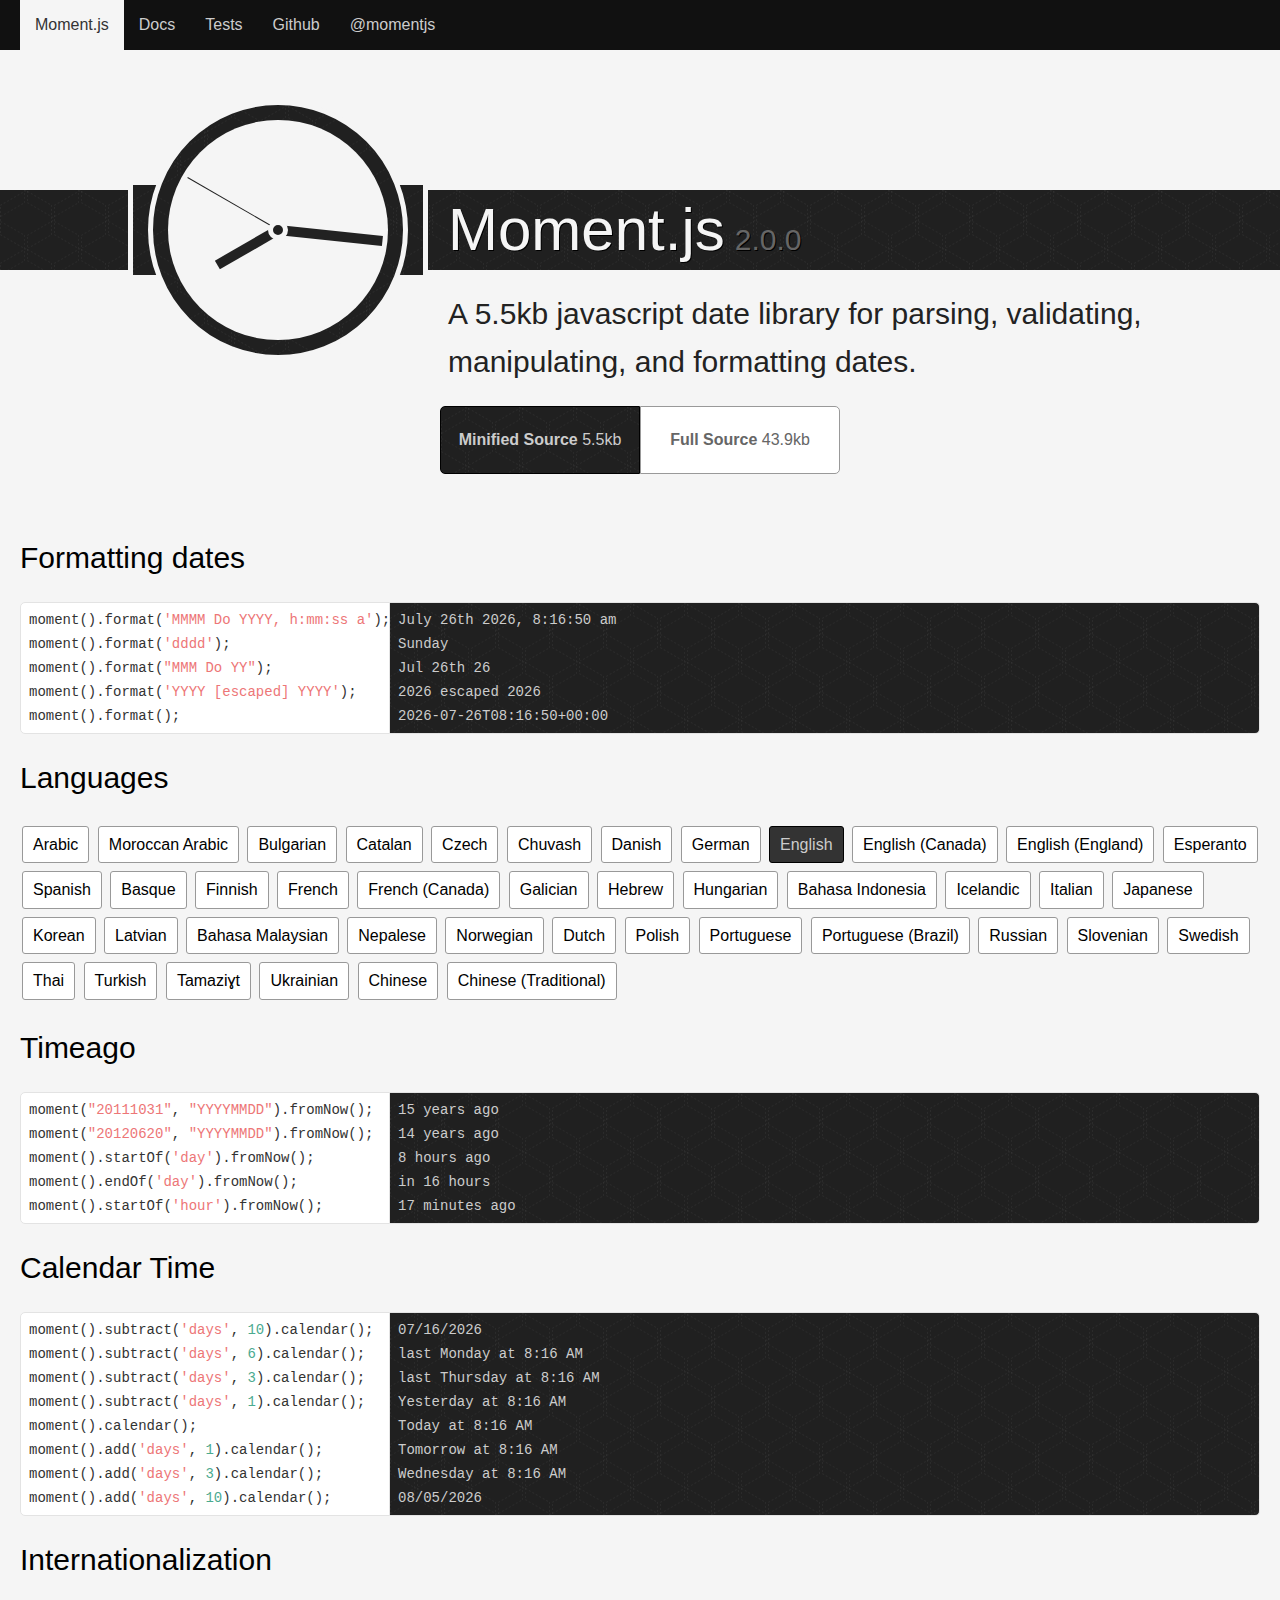
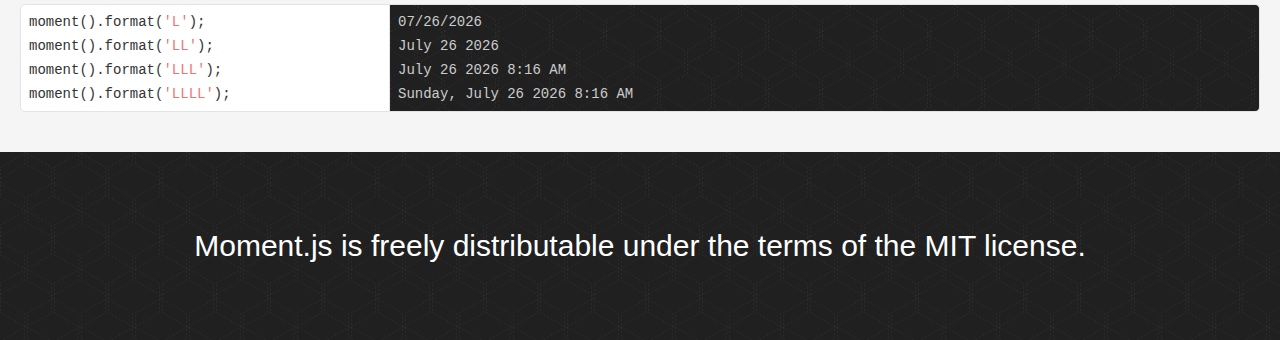
==== MomentJS.docset/Contents/Resources/Documents/index.html @ b6ecc244 "Initial commit" ====
<!doctype html>
<html>
	<head>
		<meta charset="utf-8" />
		<link rel="stylesheet" href="css/style.css?v=2013-04-18T14:36:21-07:00" />
		<title>Moment.js | Parse, validate, manipulate, and display dates in javascript.</title>
	</head>
	<body class="is-home">
		<nav class="top">
			<a class="logo home-nav" href="index.html">Moment.js</a>
			<a class="docs-nav" href="./docs/index.html">Docs</a>
			<a class="test-nav" href="./test/index.html">Tests</a>
			<a class="github" href="https://github.com/timrwood/moment/">Github</a>
			<a class="twitter" href="https://twitter.com/momentjs">@momentjs</a>
			<iframe src="http://ghbtns.com/github-btn.html?user=timrwood&repo=moment&type=watch&count=true" allowtransparency="true" frameborder="0" scrolling="0" width="110px" height="20px"></iframe>
		</nav>
		<header>
			<div class="share">
				<a href="https://twitter.com/share" class="twitter-share-button" data-url="http://momentjs.com" data-via="momentjs" data-lang="en" data-count="vertical"></a>
				<div class="g-plusone" data-size="tall" data-href="http://momentjs.com"></div>
			</div>
			<div class="watch">
				<div class="band">
					<div class="face">
						<div id="hour"></div>
						<div id="minute"></div>
						<div id="second"></div>
					</div>
				</div>
				<h1>Moment.js<span>2.0.0</span></h1>
			</div>
			<hgroup>
				
	<h2>
		A 5.5kb javascript date library for
		parsing, validating, manipulating, and formatting dates.
	</h2>

			</hgroup>
			<aside>
				
					<div class="download">
						<a class="button gzipped" href="https://raw.github.com/timrwood/moment/2.0.0/min/moment.min.js">
							<strong>Minified Source</strong>
							<span class="filesize">5.5kb</span>
						</a>
						<a class="button source" href="https://raw.github.com/timrwood/moment/2.0.0/moment.js">
							<strong>Full Source</strong>
							<span class="filesize">43.9kb </span>
						</a>
					</div>
				
			</aside>
		</header>
		<div class="container">
			
	<div class="examples">
		<article>
			<h2>Formatting dates</h2>
			<div class="input">
				<pre lang="javascript">moment().format(<span class="string">'MMMM Do YYYY, h:mm:ss a'</span>);
moment().format(<span class="string">'dddd'</span>);
moment().format(<span class="string">"MMM Do YY"</span>);
moment().format(<span class="string">'YYYY [escaped] YYYY'</span>);
moment().format();</pre>
			</div>
			<div class="output">
				<pre id="js-format"></pre>
			</div>
		</article>
	</div>
	<div class="langs">
		<h2>Languages</h2>
		
			<div class="button " data-lang="ar">
				Arabic
			</div>
		
			<div class="button " data-lang="ar-ma">
				Moroccan Arabic
			</div>
		
			<div class="button " data-lang="bg">
				Bulgarian
			</div>
		
			<div class="button " data-lang="ca">
				Catalan
			</div>
		
			<div class="button " data-lang="cs">
				Czech
			</div>
		
			<div class="button " data-lang="cv">
				Chuvash
			</div>
		
			<div class="button " data-lang="da">
				Danish
			</div>
		
			<div class="button " data-lang="de">
				German
			</div>
		
			<div class="button active" data-lang="en">
				English
			</div>
		
			<div class="button " data-lang="en-ca">
				English (Canada)
			</div>
		
			<div class="button " data-lang="en-gb">
				English (England)
			</div>
		
			<div class="button " data-lang="eo">
				Esperanto
			</div>
		
			<div class="button " data-lang="es">
				Spanish
			</div>
		
			<div class="button " data-lang="eu">
				Basque
			</div>
		
			<div class="button " data-lang="fi">
				Finnish
			</div>
		
			<div class="button " data-lang="fr">
				French
			</div>
		
			<div class="button " data-lang="fr-ca">
				French (Canada)
			</div>
		
			<div class="button " data-lang="gl">
				Galician
			</div>
		
			<div class="button " data-lang="he">
				Hebrew
			</div>
		
			<div class="button " data-lang="hu">
				Hungarian
			</div>
		
			<div class="button " data-lang="id">
				Bahasa Indonesia
			</div>
		
			<div class="button " data-lang="is">
				Icelandic
			</div>
		
			<div class="button " data-lang="it">
				Italian
			</div>
		
			<div class="button " data-lang="ja">
				Japanese
			</div>
		
			<div class="button " data-lang="ko">
				Korean
			</div>
		
			<div class="button " data-lang="lv">
				Latvian
			</div>
		
			<div class="button " data-lang="ms-my">
				Bahasa Malaysian
			</div>
		
			<div class="button " data-lang="ne">
				Nepalese
			</div>
		
			<div class="button " data-lang="nb">
				Norwegian
			</div>
		
			<div class="button " data-lang="nl">
				Dutch
			</div>
		
			<div class="button " data-lang="pl">
				Polish
			</div>
		
			<div class="button " data-lang="pt">
				Portuguese
			</div>
		
			<div class="button " data-lang="pt-br">
				Portuguese (Brazil)
			</div>
		
			<div class="button " data-lang="ru">
				Russian
			</div>
		
			<div class="button " data-lang="sl">
				Slovenian
			</div>
		
			<div class="button " data-lang="sv">
				Swedish
			</div>
		
			<div class="button " data-lang="th">
				Thai
			</div>
		
			<div class="button " data-lang="tr">
				Turkish
			</div>
		
			<div class="button " data-lang="tzm-la">
				Tamaziɣt
			</div>
		
			<div class="button " data-lang="uk">
				Ukrainian
			</div>
		
			<div class="button " data-lang="zh-cn">
				Chinese
			</div>
		
			<div class="button " data-lang="zh-tw">
				Chinese (Traditional)
			</div>
		
	</div>
	<div class="examples">
		<article>
			<h2>Timeago</h2>
			<div class="input">
				<pre lang="javascript">moment(<span class="string">"20111031"</span>, <span class="string">"YYYYMMDD"</span>).fromNow();
moment(<span class="string">"20120620"</span>, <span class="string">"YYYYMMDD"</span>).fromNow();
moment().startOf(<span class="string">'day'</span>).fromNow();
moment().endOf(<span class="string">'day'</span>).fromNow();
moment().startOf(<span class="string">'hour'</span>).fromNow();</pre>
			</div>
			<div class="output">
				<pre id="js-from-now"></pre>
			</div>
		</article>
		<article>
			<h2>Calendar Time</h2>
			<div class="input">
				<pre lang="javascript">moment().subtract(<span class="string">'days'</span>, <span class="number">10</span>).calendar();
moment().subtract(<span class="string">'days'</span>, <span class="number">6</span>).calendar();
moment().subtract(<span class="string">'days'</span>, <span class="number">3</span>).calendar();
moment().subtract(<span class="string">'days'</span>, <span class="number">1</span>).calendar();
moment().calendar();
moment().add(<span class="string">'days'</span>, <span class="number">1</span>).calendar();
moment().add(<span class="string">'days'</span>, <span class="number">3</span>).calendar();
moment().add(<span class="string">'days'</span>, <span class="number">10</span>).calendar();</pre>
			</div>
			<div class="output">
				<pre id="js-calendar"></pre>
			</div>
		</article>
		<article>
			<h2>Internationalization</h2>
			<div class="input">
				<pre lang="javascript">moment().format(<span class="string">'L'</span>);
moment().format(<span class="string">'LL'</span>);
moment().format(<span class="string">'LLL'</span>);
moment().format(<span class="string">'LLLL'</span>);</pre>
			</div>
			<div class="output">
				<pre id="js-lang"></pre>
			</div>
		</article>
	</div>

		</div>
		<footer>
			<p>Moment.js is freely distributable under the terms of the MIT license.</p>
		</footer>

		<script src="https://ajax.googleapis.com/ajax/libs/jquery/1.8.2/jquery.min.js"></script>
		<script src="js/home.min.js?v=2013-04-18T14:36:21-07:00"></script>

		

		<script>
			window._gaq = [['_setAccount','UA-10641787-5'],['_trackPageview'],['_trackPageLoadTime']];
			(function(d, c) {
				var ga = d.createElement(c); ga.async = true;
				ga.src = "http://www.google-analytics.com/ga.js";
				var s = d.getElementsByTagName(c)[0];
				s.parentNode.insertBefore(ga, s);
			})(document, 'script');
			;(function(d,s,id){
				var js,fjs=d.getElementsByTagName(s)[0];
				if(!d.getElementById(id)){
					js=d.createElement(s);
					js.id=id;
					js.src="https://platform.twitter.com/widgets.js";
					fjs.parentNode.insertBefore(js,fjs);
				}
			})(document,"script","twitter-wjs")
			;(function() {
				var po = document.createElement('script'); po.type = 'text/javascript'; po.async = true;
				po.src = 'https://apis.google.com/js/plusone.js';
				var s = document.getElementsByTagName('script')[0]; s.parentNode.insertBefore(po, s);
			})();
		</script>
	</body>
</html>
---- MomentJS.docset/Contents/Resources/Documents/css/style.css ----
/* normalize.css 2011-09-22T17:42 UTC - http://github.com/necolas/normalize.css */article,aside,details,figcaption,figure,footer,header,hgroup,nav,section{display:block}audio,canvas,video{display:inline-block;*display:inline;*zoom:1}audio:not([controls]){display:none}[hidden]{display:none}html{font-size:100%;overflow-y:scroll;-webkit-text-size-adjust:100%;-moz-text-size-adjust:100%;-ms-text-size-adjust:100%;text-size-adjust:100%}body{margin:0}body,button,input,select,textarea{font-family:sans-serif}a{color:#333}a:focus{outline:thin dotted}a:hover,a:active{outline:0}abbr[title]{border-bottom:1px dotted}b,strong{font-weight:bold}blockquote{margin:1em 40px}dfn{font-style:italic}mark{background:#ff0;color:#777}pre,code,kbd,samp{font-family:monospace, serif;_font-family:'courier new', monospace;font-size:1em}pre{white-space:pre;white-space:pre-wrap;word-wrap:break-word}q{quotes:none}q:before,q:after{content:'';content:none}small{font-size:75%}sub,sup{font-size:75%;line-height:0;position:relative;vertical-align:baseline}sup{top:-0.5em}sub{bottom:-0.25em}ul,ol{margin:1em 0;padding:0 0 0 40px}dd{margin:0 0 0 40px}nav ul,nav ol{list-style:none;list-style-image:none}img{border:0;-ms-interpolation-mode:bicubic}svg:not(:root){overflow:hidden}figure{margin:0}form{margin:0}fieldset{border:1px solid #c0c0c0;margin:0 2px;padding:0.35em 0.625em 0.75em}legend{border:0;*margin-left:-7px}button,input,select,textarea{font-size:100%;margin:0;vertical-align:baseline;*vertical-align:middle}button,input{line-height:normal}button,input[type="button"],input[type="reset"],input[type="submit"]{cursor:pointer;-webkit-appearance:button;*overflow:visible}input[type="checkbox"],input[type="radio"]{box-sizing:border-box;padding:0}input[type="search"]{-webkit-appearance:textfield;-moz-box-sizing:content-box;-webkit-box-sizing:content-box;box-sizing:content-box}input[type="search"]::-webkit-search-decoration{-webkit-appearance:none}button::-moz-focus-inner,input::-moz-focus-inner{border:0;padding:0}textarea{overflow:auto;vertical-align:top}table{border-collapse:collapse;border-spacing:0}body{font-family:"Helvetica Neue", Arial, sans-serif;font-size:16px;line-height:1.6;background:#f5f5f5}*{-webkit-box-sizing:border-box;-moz-box-sizing:border-box;box-sizing:border-box}.container{padding:20px}@media screen and (max-width: 480px){.container{padding:10px}}h1,h2,h3,h4,h5,h6{font-weight:200}h2{font-size:30px}h3{font-size:24px}h4{font-size:20px}pre,code,kbd,samp{font-family:Consolas, monaco, monospace}pre{border:1px solid #e3e3e3;border-radius:3px;color:#333;font-size:14px;padding:5px 8px;margin:0 0 20px;white-space:pre;line-height:24px;background:#222 url(../img/header.png);background:#fff;font-weight:100}pre a{color:#666}pre .keyword,pre .type,pre .symbol,pre .cbracket,pre .date,pre .time,pre .file,pre .variable,pre .difflines,pre .selector,pre .literal,pre .property{font-weight:700;color:#666}pre .literal,pre .type{color:#A0B1E4}pre .string{color:#ED7677}pre .number{color:#4baa8f}pre .regexp{color:#092}pre .comment{color:#666}code{padding:1px 4px;background:#fff;border-radius:3px;box-shadow:0 0 5px rgba(0,0,0,0.1)}header{min-height:300px;padding:190px 0 40px;color:#ccc;overflow:hidden}header .watch{background:url(../img/header.png);height:80px;text-shadow:1px 1px 0 #000}header .watch .band{margin:-10px 20px -10px 10%;float:left;width:300px;background:url(../img/header.png);border:5px solid #f5f5f5;height:100px}header .watch .face{width:260px;height:260px;margin:-85px auto 0;background:url(../img/header.png);border:5px solid #f5f5f5;border-radius:130px;position:relative}header .watch .face:after{position:absolute;top:115px;left:115px;width:10px;height:10px;background:url(../img/header.png);border:5px solid #f5f5f5;border-radius:10px;content:"";display:block}header .watch .face:before{position:absolute;top:15px;left:15px;width:220px;height:220px;background:#f5f5f5;border-radius:115px;content:"";display:block}header .watch #hour{width:0;height:0;position:absolute;top:50%;left:50%;margin:-5px 0 -5px -70px;padding:5px 0 5px 70px;background:#222;-webkit-transform-origin:100% 50%;-moz-transform-origin:100% 50%;-ms-transform-origin:100% 50%;transform-origin:100% 50%}header .watch #minute{width:0;height:0;position:absolute;top:50%;left:50%;margin:-105px -5px 0;padding:105px 5px 0;background:#222;-webkit-transform-origin:50% 100%;-moz-transform-origin:50% 100%;-ms-transform-origin:50% 100%;transform-origin:50% 100%}header .watch #second{width:0;height:0;position:absolute;top:50%;left:50%;margin:-105px -1px 0 0;padding:105px 1px 0 0;background:#222;-webkit-transform-origin:50% 100%;-moz-transform-origin:50% 100%;-ms-transform-origin:50% 100%;transform-origin:50% 100%}header .watch h1{line-height:80px;font-size:60px;margin:0;font-weight:100;color:#f5f5f5}header .watch h1 span{font-size:30px;padding:0 10px;color:#666}header h2{margin:0 0 0 10%;padding:20px 0 0 320px;color:#222;min-height:100px}header .share{position:absolute;top:100px;right:30px}header aside{width:400px;margin:0 auto;padding:20px 0}header aside a{display:block;width:200px;float:left;text-decoration:none;text-align:center;border-radius:5px 0 0 5px;border:1px solid #000;background:url(../img/header.png);color:#ccc;padding:20px 0}header aside a+a{border-left:0;border-radius:0 5px 5px 0;background:#fff;color:#666;border:1px solid #999}header aside a:hover{box-shadow:0 0 20px rgba(0,0,0,0.5)}header aside .share{height:60px;text-align:center}@media screen and (min-width: 481px) and (max-width: 768px){header .watch{height:60px}header .watch .band{margin:-10px 20px -10px 20px;width:200px;height:80px}header .watch .face{width:160px;height:160px;margin:-45px auto 0;border-radius:130px}header .watch .face:after{top:65px;left:65px;width:10px;height:10px;border-radius:10px}header .watch .face:before{top:15px;left:15px;width:120px;height:120px;border-radius:115px}header .watch #hour{margin:-5px 0 -5px -30px;padding:5px 0 5px 30px}header .watch #minute{margin:-55px -5px 0;padding:55px 5px 0}header .watch #second{margin:-55px -1px 0 0;padding:55px 1px 0 0}header .watch h1{line-height:60px;font-size:40px}header h2{margin:0;padding:10px 0 0 220px;color:#222;min-height:100px}}@media screen and (max-width: 480px){header{height:auto;min-height:0px}header .watch{position:relative;margin-bottom:100px}header .watch .band{margin:0 auto;position:relative;top:-10px;float:none}header .watch h1{position:absolute;top:-180px;left:0;right:0;text-align:center;color:#222;text-shadow:none}header hgroup{float:none;width:100%}header aside{width:auto;margin:0 10px}header aside a{width:50%}header h2{padding:0;margin:0 20px}header .share{display:none}}footer{background:url(../img/header.png);padding:40px;color:#fff;font-weight:100;font-size:30px;text-align:center}.is-home .home-nav,.is-test .test-nav{background:#f5f5f5;color:#333}.is-docs .docs-nav{background:#333}nav.top{height:50px;background:#111;position:fixed;top:0;left:0;right:0;padding:0 20px;font-weight:200;z-index:2001}nav.top a{float:left;color:#ccc;line-height:50px;padding:0 15px;text-decoration:none;font-size:16px;display:block}nav.top a:hover{background:#f5f5f5;color:#333}nav.top iframe{margin:14px 0 0 15px}@media screen and (min-width: 481px) and (max-width: 768px){nav.top{padding:0 10px}nav.top a{padding:0 10px}nav.top iframe{display:none}}@media screen and (max-width: 480px){nav.top{height:auto;padding:0;position:static;overflow:hidden}nav.top a{float:none;border:0;margin-bottom:0;line-height:30px;padding:5px 10px;text-decoration:none;font-size:14px}nav.top a.logo{border-bottom:1px solid #000}nav.top a.docs,nav.top a.test,nav.top a.github,nav.top a.twitter{float:left;width:23%;text-align:center}nav.top a.test,nav.top a.github,nav.top a.twitter{border:0;border-left:1px solid #000}nav.top a.twitter{width:31%}nav.top iframe{display:none}}nav.subnav{height:40px;background:#333;position:fixed;top:50px;left:0;right:0;padding:0 20px;font-weight:200;z-index:2000}@media screen and (max-width: 480px){nav.subnav{display:none}}nav.subnav .section{display:inline-block;height:40px;line-height:40px;position:relative}nav.subnav .section a{padding:0 5px;text-decoration:none;border:1px solid transparent;border-width:0 1px;display:block;font-size:14px;color:#ccc}nav.subnav .section .dropdown{position:absolute;top:40px;left:0;background:#fff;min-width:100%;border:1px solid #333;border-top:0;display:none;-webkit-box-sizing:border-box;-moz-box-sizing:border-box;box-sizing:border-box}nav.subnav .section .dropdown a{padding:0 10px;white-space:nowrap;line-height:30px;color:#333}nav.subnav .section .dropdown a:hover{background:#eee}nav.subnav .section:hover>a{border-color:#333;background:#fff;color:#333}nav.subnav .section:hover .dropdown{display:block}@media screen and (min-width: 481px) and (max-width: 768px){nav.subnav{padding:0 10px;height:auto}nav.subnav .section a{padding:0 5px;font-size:14px}}.langs{margin-bottom:20px}.langs h2{padding:0 0 20px;margin:0}.langs .button{display:inline-block;padding:5px 10px;margin:4px 2px;background:#fff;border-radius:3px;border:1px solid #999;cursor:pointer}.langs .button:hover{box-shadow:1px 0 5px rgba(0,0,0,0.2)}.langs .button.active{background:#333;color:#ccc;border-color:#000}.examples article{overflow:hidden}.examples article .input{float:left;width:370px}.examples article .input pre{border-radius:5px 0 0 5px}.examples article .output{margin-left:370px}.examples article .output pre{border-radius:0 5px 5px 0;color:#ccc;position:relative;border-left:0;background:url(../img/header.png)}.examples article h2{padding:0 0 20px;margin:0}@media screen and (min-width: 769px) and (max-width: 1200px){.examples article pre{font-size:13px}}@media screen and (min-width: 481px) and (max-width: 768px){.examples article{margin-right:0}.examples article pre{font-size:12px}.examples article .input{width:320px}.examples article .output{margin-left:320px}}@media screen and (max-width: 480px){.examples article{margin-right:0}.examples article .input{float:none;width:100%}.examples article .input pre{border-radius:5px;margin:0 0 10px}.examples article .output{margin-left:0}.examples article .output pre{border-left-width:1px;border-radius:5px}}.docs article{position:relative;margin:0 0 20px}.docs article h2,.docs article h3{color:rgba(0,0,0,0.8);padding:0;margin:0;position:relative}.docs article h2 a,.docs article h3 a{color:rgba(0,0,0,0.8);text-decoration:none}.docs article h2 a:hover,.docs article h3 a:hover{color:#000;text-decoration:underline}.docs article h2 span.hash,.docs article h3 span.hash{position:absolute;top:0;right:100%;display:block}.docs article h2 span,.docs article h3 span{color:rgba(0,0,0,0.2)}.docs article h2{font-size:50px}.docs article h3{padding:20px 0;border-top:1px solid rgba(0,0,0,0.1);font-size:30px;margin:0}.docs article h3 span.hash{top:20px}.docs article p{margin:0 0 10px}.docs article.method{border-radius:3px;position:relative}.docs article .prose pre{padding:5px 10px}.docs article table{width:100%;margin-bottom:20px}.docs article td,.docs article th{padding:7px 10px;border-top:1px solid #ddd;background:#fff;text-align:left}.docs article tr:nth-child(odd) td,.docs article tr:nth-child(odd) th{background:#f8f8f8}.docs article .target{position:relative;display:block;top:-110px}@media screen and (min-width: 1201px){.docs article{margin-left:100px;margin-right:100px}}#nodeunit-tests{margin:0;padding:0;list-style:none}#nodeunit-tests li{margin:0 0 5px;background:#fff;padding:5px 10px;border:1px solid #ddd;border-radius:5px;list-style:none;cursor:pointer}#nodeunit-tests ul{margin:0;padding:5px 0 0}#nodeunit-tests .test ul{display:none}#nodeunit-tests .test pre{margin:5px 0}#nodeunit-tests .test.fail{background:#d11}#nodeunit-tests .test.fail .title{color:#fff}#nodeunit-tests .test .fail{color:#d11}#nodeunit-tests .test.open ul{display:block}#nodeunit-banner.fail{color:#d11}#nodeunit-banner h3{font-size:40px;font-weight:100;margin:0;padding:0}
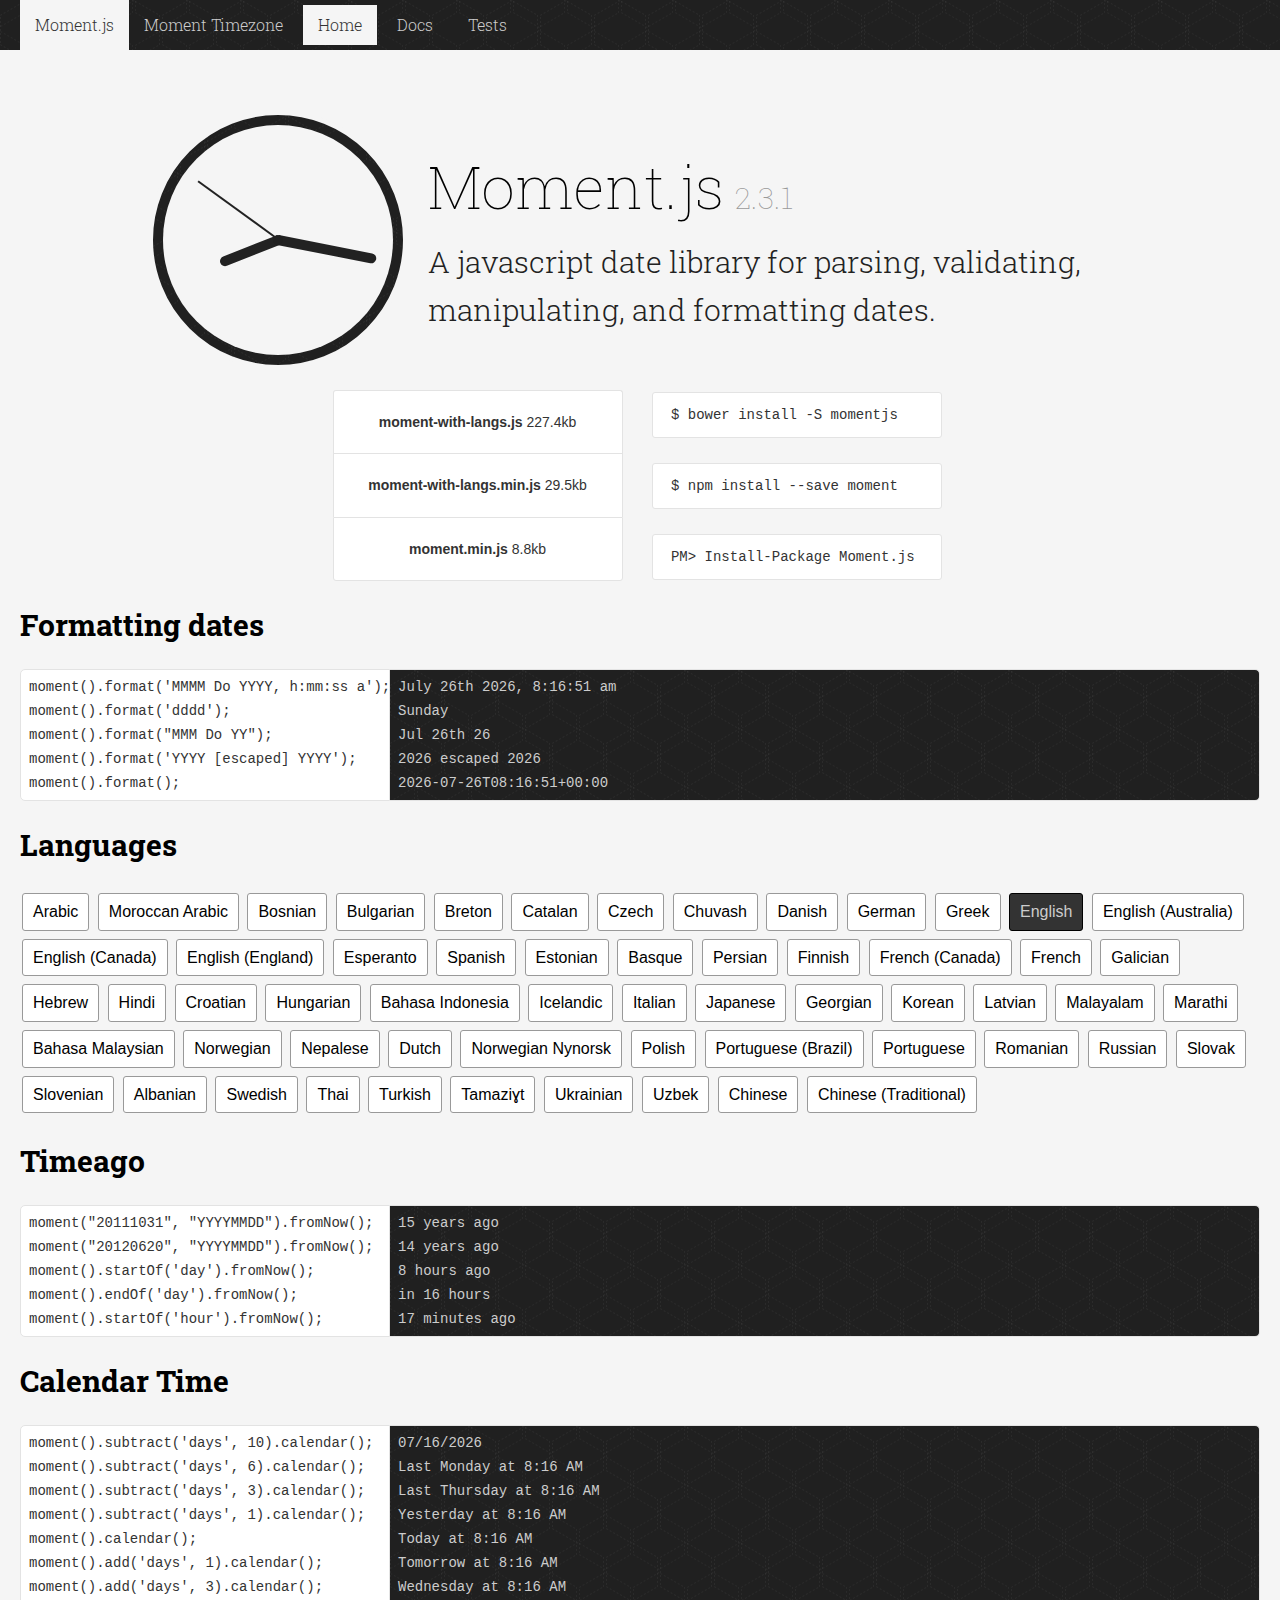
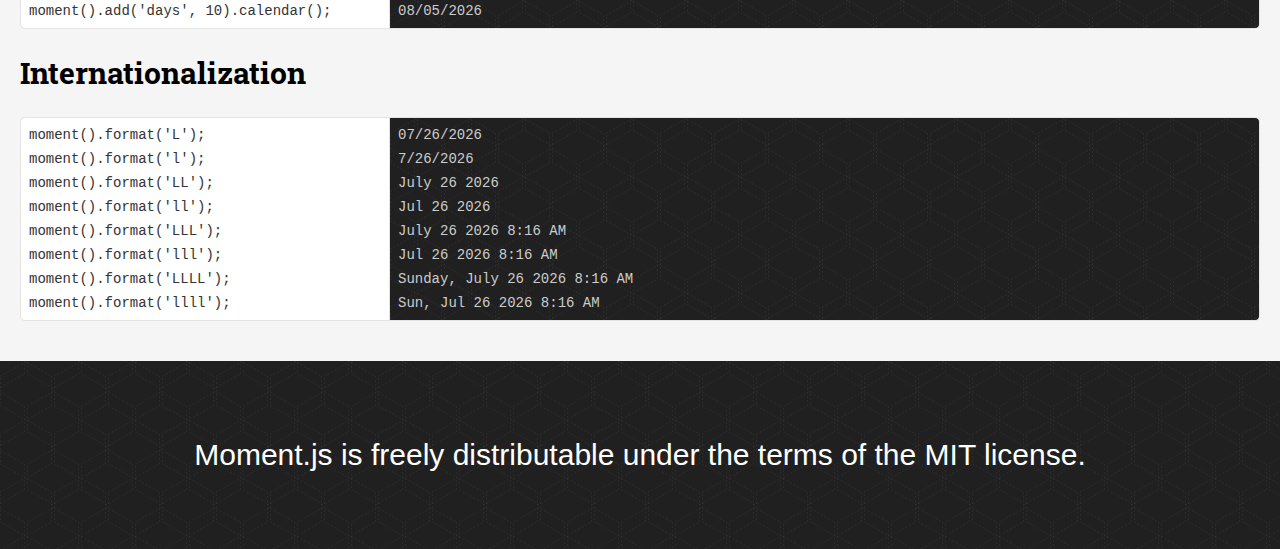
==== commit 8ee24012: "Updated docs" ====
--- a/MomentJS.docset/Contents/Resources/Documents/index.html
+++ b/MomentJS.docset/Contents/Resources/Documents/index.html
@@ -2,66 +2,74 @@
 <html>
 	<head>
 		<meta charset="utf-8" />
-		<link rel="stylesheet" href="css/style.css?v=2013-04-18T14:36:21-07:00" />
+		<link href='http://fonts.googleapis.com/css?family=Roboto+Slab:300,700' rel='stylesheet' type='text/css'>
+		<link rel="stylesheet" href="static/css/style-v=2013-10-14T04_34_24-04_00.css" />
 		<title>Moment.js | Parse, validate, manipulate, and display dates in javascript.</title>
 	</head>
-	<body class="is-home">
+	<body class="is-core is-home">
 		<nav class="top">
-			<a class="logo home-nav" href="index.html">Moment.js</a>
-			<a class="docs-nav" href="./docs/index.html">Docs</a>
-			<a class="test-nav" href="./test/index.html">Tests</a>
-			<a class="github" href="https://github.com/timrwood/moment/">Github</a>
-			<a class="twitter" href="https://twitter.com/momentjs">@momentjs</a>
-			<iframe src="http://ghbtns.com/github-btn.html?user=timrwood&repo=moment&type=watch&count=true" allowtransparency="true" frameborder="0" scrolling="0" width="110px" height="20px"></iframe>
+			<a class="logo core-nav" href="index.html">Moment.js</a>
+			<a class="logo timezone-nav" href="timezone/index.html">Moment Timezone</a>
+			
+	<a class="home-nav" href="index.html">Home</a>
+	<a class="docs-nav" href="docs/index.html">Docs</a>
+	<a class="test-nav" href="test/index.html">Tests</a>
+
+			
+	<iframe src="http://ghbtns.com/github-btn.html?user=moment&repo=moment&type=watch&count=true&size=large" allowtransparency="true" frameborder="0" scrolling="0" width="180" height="30"></iframe>
+
 		</nav>
-		<header>
-			<div class="share">
-				<a href="https://twitter.com/share" class="twitter-share-button" data-url="http://momentjs.com" data-via="momentjs" data-lang="en" data-count="vertical"></a>
-				<div class="g-plusone" data-size="tall" data-href="http://momentjs.com"></div>
-			</div>
-			<div class="watch">
-				<div class="band">
-					<div class="face">
-						<div id="hour"></div>
-						<div id="minute"></div>
-						<div id="second"></div>
-					</div>
-				</div>
-				<h1>Moment.js<span>2.0.0</span></h1>
-			</div>
-			<hgroup>
-				
+		
+<header>
+	<div class="circle">
+		<div class="face">
+			<div id="hour"></div>
+			<div id="minute"></div>
+			<div id="second"></div>
+		</div>
+	</div>
+	<div class="title">
+		<div class="title-inset">
+			<h1>Moment.js<span>2.3.1</span></h1>
+			
 	<h2>
-		A 5.5kb javascript date library for
+		A  javascript date library for
 		parsing, validating, manipulating, and formatting dates.
 	</h2>
 
-			</hgroup>
-			<aside>
-				
-					<div class="download">
-						<a class="button gzipped" href="https://raw.github.com/timrwood/moment/2.0.0/min/moment.min.js">
-							<strong>Minified Source</strong>
-							<span class="filesize">5.5kb</span>
-						</a>
-						<a class="button source" href="https://raw.github.com/timrwood/moment/2.0.0/moment.js">
-							<strong>Full Source</strong>
-							<span class="filesize">43.9kb </span>
-						</a>
-					</div>
-				
-			</aside>
-		</header>
+		</div>
+	</div>
+</header>
+<aside>
+	<div class="download section">
+                <a class="button source" href="downloads/moment-with-langs.js">
+			<strong>moment-with-langs.js</strong>
+			<span class="filesize">227.4kb </span>
+		</a><a class="button gzipped" href="downloads/moment-with-langs.min.js">
+			<strong>moment-with-langs.min.js</strong>
+			<span class="filesize">29.5kb</span>
+		</a><a class="button gzipped" href="downloads/moment.min.js">
+			<strong>moment.min.js</strong>
+			<span class="filesize">8.8kb</span>
+		</a>
+	</div>
+	<div class="section">
+		<pre class="shell"><code>bower install -S momentjs</code></pre>
+		<pre class="shell"><code>npm install --save moment</code></pre>
+		<pre class="pm"><code>Install-Package Moment.js</code></pre>
+	</div>
+</aside>
+
 		<div class="container">
 			
 	<div class="examples">
 		<article>
 			<h2>Formatting dates</h2>
 			<div class="input">
-				<pre lang="javascript">moment().format(<span class="string">'MMMM Do YYYY, h:mm:ss a'</span>);
-moment().format(<span class="string">'dddd'</span>);
-moment().format(<span class="string">"MMM Do YY"</span>);
-moment().format(<span class="string">'YYYY [escaped] YYYY'</span>);
+				<pre lang="javascript">moment().format('MMMM Do YYYY, h:mm:ss a');
+moment().format('dddd');
+moment().format("MMM Do YY");
+moment().format('YYYY [escaped] YYYY');
 moment().format();</pre>
 			</div>
 			<div class="output">
@@ -80,10 +88,18 @@
 				Moroccan Arabic
 			</div>
 		
+			<div class="button " data-lang="bs">
+				Bosnian
+			</div>
+		
 			<div class="button " data-lang="bg">
 				Bulgarian
 			</div>
 		
+			<div class="button " data-lang="br">
+				Breton
+			</div>
+		
 			<div class="button " data-lang="ca">
 				Catalan
 			</div>
@@ -104,10 +120,18 @@
 				German
 			</div>
 		
+			<div class="button " data-lang="el">
+				Greek
+			</div>
+		
 			<div class="button active" data-lang="en">
 				English
 			</div>
 		
+			<div class="button " data-lang="en-au">
+				English (Australia)
+			</div>
+		
 			<div class="button " data-lang="en-ca">
 				English (Canada)
 			</div>
@@ -124,22 +148,30 @@
 				Spanish
 			</div>
 		
+			<div class="button " data-lang="et">
+				Estonian
+			</div>
+		
 			<div class="button " data-lang="eu">
 				Basque
 			</div>
 		
+			<div class="button " data-lang="fa">
+				Persian
+			</div>
+		
 			<div class="button " data-lang="fi">
 				Finnish
 			</div>
 		
+			<div class="button " data-lang="fr-ca">
+				French (Canada)
+			</div>
+		
 			<div class="button " data-lang="fr">
 				French
 			</div>
 		
-			<div class="button " data-lang="fr-ca">
-				French (Canada)
-			</div>
-		
 			<div class="button " data-lang="gl">
 				Galician
 			</div>
@@ -148,6 +180,14 @@
 				Hebrew
 			</div>
 		
+			<div class="button " data-lang="hi">
+				Hindi
+			</div>
+		
+			<div class="button " data-lang="hr">
+				Croatian
+			</div>
+		
 			<div class="button " data-lang="hu">
 				Hungarian
 			</div>
@@ -168,6 +208,10 @@
 				Japanese
 			</div>
 		
+			<div class="button " data-lang="ka">
+				Georgian
+			</div>
+		
 			<div class="button " data-lang="ko">
 				Korean
 			</div>
@@ -176,42 +220,66 @@
 				Latvian
 			</div>
 		
+			<div class="button " data-lang="ml">
+				Malayalam
+			</div>
+		
+			<div class="button " data-lang="mr">
+				Marathi
+			</div>
+		
 			<div class="button " data-lang="ms-my">
 				Bahasa Malaysian
 			</div>
 		
+			<div class="button " data-lang="nb">
+				Norwegian
+			</div>
+		
 			<div class="button " data-lang="ne">
 				Nepalese
 			</div>
 		
-			<div class="button " data-lang="nb">
-				Norwegian
-			</div>
-		
 			<div class="button " data-lang="nl">
 				Dutch
 			</div>
 		
+			<div class="button " data-lang="nn">
+				Norwegian Nynorsk
+			</div>
+		
 			<div class="button " data-lang="pl">
 				Polish
 			</div>
 		
+			<div class="button " data-lang="pt-br">
+				Portuguese (Brazil)
+			</div>
+		
 			<div class="button " data-lang="pt">
 				Portuguese
 			</div>
 		
-			<div class="button " data-lang="pt-br">
-				Portuguese (Brazil)
+			<div class="button " data-lang="ro">
+				Romanian
 			</div>
 		
 			<div class="button " data-lang="ru">
 				Russian
 			</div>
 		
+			<div class="button " data-lang="sk">
+				Slovak
+			</div>
+		
 			<div class="button " data-lang="sl">
 				Slovenian
 			</div>
 		
+			<div class="button " data-lang="sq">
+				Albanian
+			</div>
+		
 			<div class="button " data-lang="sv">
 				Swedish
 			</div>
@@ -230,6 +298,10 @@
 		
 			<div class="button " data-lang="uk">
 				Ukrainian
+			</div>
+		
+			<div class="button " data-lang="uz">
+				Uzbek
 			</div>
 		
 			<div class="button " data-lang="zh-cn">
@@ -245,11 +317,11 @@
 		<article>
 			<h2>Timeago</h2>
 			<div class="input">
-				<pre lang="javascript">moment(<span class="string">"20111031"</span>, <span class="string">"YYYYMMDD"</span>).fromNow();
-moment(<span class="string">"20120620"</span>, <span class="string">"YYYYMMDD"</span>).fromNow();
-moment().startOf(<span class="string">'day'</span>).fromNow();
-moment().endOf(<span class="string">'day'</span>).fromNow();
-moment().startOf(<span class="string">'hour'</span>).fromNow();</pre>
+				<pre lang="javascript">moment("20111031", "YYYYMMDD").fromNow();
+moment("20120620", "YYYYMMDD").fromNow();
+moment().startOf('day').fromNow();
+moment().endOf('day').fromNow();
+moment().startOf('hour').fromNow();</pre>
 			</div>
 			<div class="output">
 				<pre id="js-from-now"></pre>
@@ -258,14 +330,14 @@
 		<article>
 			<h2>Calendar Time</h2>
 			<div class="input">
-				<pre lang="javascript">moment().subtract(<span class="string">'days'</span>, <span class="number">10</span>).calendar();
-moment().subtract(<span class="string">'days'</span>, <span class="number">6</span>).calendar();
-moment().subtract(<span class="string">'days'</span>, <span class="number">3</span>).calendar();
-moment().subtract(<span class="string">'days'</span>, <span class="number">1</span>).calendar();
+				<pre lang="javascript">moment().subtract('days', 10).calendar();
+moment().subtract('days', 6).calendar();
+moment().subtract('days', 3).calendar();
+moment().subtract('days', 1).calendar();
 moment().calendar();
-moment().add(<span class="string">'days'</span>, <span class="number">1</span>).calendar();
-moment().add(<span class="string">'days'</span>, <span class="number">3</span>).calendar();
-moment().add(<span class="string">'days'</span>, <span class="number">10</span>).calendar();</pre>
+moment().add('days', 1).calendar();
+moment().add('days', 3).calendar();
+moment().add('days', 10).calendar();</pre>
 			</div>
 			<div class="output">
 				<pre id="js-calendar"></pre>
@@ -274,10 +346,14 @@
 		<article>
 			<h2>Internationalization</h2>
 			<div class="input">
-				<pre lang="javascript">moment().format(<span class="string">'L'</span>);
-moment().format(<span class="string">'LL'</span>);
-moment().format(<span class="string">'LLL'</span>);
-moment().format(<span class="string">'LLLL'</span>);</pre>
+				<pre lang="javascript">moment().format('L');
+moment().format('l');
+moment().format('LL');
+moment().format('ll');
+moment().format('LLL');
+moment().format('lll');
+moment().format('LLLL');
+moment().format('llll');</pre>
 			</div>
 			<div class="output">
 				<pre id="js-lang"></pre>
@@ -291,9 +367,10 @@
 		</footer>
 
 		<script src="https://ajax.googleapis.com/ajax/libs/jquery/1.8.2/jquery.min.js"></script>
-		<script src="js/home.min.js?v=2013-04-18T14:36:21-07:00"></script>
-
-		
+		<script src="static/js/global.min-v=2013-10-14T04_34_24-04_00.js"></script>
+		
+	<script src="static/js/core-home-v=2013-10-14T04_34_24-04_00.js"></script>
+
 
 		<script>
 			window._gaq = [['_setAccount','UA-10641787-5'],['_trackPageview'],['_trackPageLoadTime']];
--- a/MomentJS.docset/Contents/Resources/Documents/static/css/style-v=2013-10-14T04_34_24-04_00.css
+++ b/MomentJS.docset/Contents/Resources/Documents/static/css/style-v=2013-10-14T04_34_24-04_00.css
@@ -0,0 +1,1466 @@
+/*! normalize.css 2011-09-22T17:42 UTC - http://github.com/necolas/normalize.css */
+/* =============================================================================
+   HTML5 display definitions
+   ========================================================================== */
+/*
+ * Corrects block display not defined in IE6/7/8/9 & FF3
+ */
+/* line 11, ../../source/css/_normalize.scss */
+article, aside, details, figcaption, figure, footer, header, hgroup, nav, section {
+  display: block;
+}
+
+/*
+ * Corrects inline-block display not defined in IE6/7/8/9 & FF3
+ */
+/* line 19, ../../source/css/_normalize.scss */
+audio, canvas, video {
+  display: inline-block;
+  *display: inline;
+  *zoom: 1;
+}
+
+/*
+ * Prevents modern browsers from displaying 'audio' without controls
+ */
+/* line 29, ../../source/css/_normalize.scss */
+audio:not([controls]) {
+  display: none;
+}
+
+/*
+ * Addresses styling for 'hidden' attribute not present in IE7/8/9, FF3, S4
+ * Known issue: no IE6 support
+ */
+/* line 38, ../../source/css/_normalize.scss */
+[hidden] {
+  display: none;
+}
+
+/* =============================================================================
+   Base
+   ========================================================================== */
+/*
+ * 1. Corrects text resizing oddly in IE6/7 when body font-size is set using em units
+ *    http://clagnut.com/blog/348/#c790
+ * 2. Keeps page centred in all browsers regardless of content height
+ * 3. Prevents iOS text size adjust after orientation change, without disabling user zoom
+ *    www.456bereastreet.com/archive/201012/controlling_text_size_in_safari_for_ios_without_disabling_user_zoom/
+ */
+/* line 55, ../../source/css/_normalize.scss */
+html {
+  font-size: 100%;
+  /* 1 */
+  overflow-y: scroll;
+  /* 2 */
+  -webkit-text-size-adjust: 100%;
+  -moz-text-size-adjust: 100%;
+  -ms-text-size-adjust: 100%;
+  text-size-adjust: 100%;
+  /* 3 */
+}
+
+/*
+ * Addresses margins handled incorrectly in IE6/7
+ */
+/* line 65, ../../source/css/_normalize.scss */
+body {
+  margin: 0;
+}
+
+/*
+ * Addresses font-family inconsistency between 'textarea' and other form elements.
+ */
+/* line 73, ../../source/css/_normalize.scss */
+body, button, input, select, textarea {
+  font-family: sans-serif;
+}
+
+/* =============================================================================
+   Links
+   ========================================================================== */
+/* line 82, ../../source/css/_normalize.scss */
+a {
+  color: #333333;
+}
+
+/*
+ * Addresses outline displayed oddly in Chrome
+ */
+/* line 90, ../../source/css/_normalize.scss */
+a:focus {
+  outline: thin dotted;
+}
+
+/*
+ * Improves readability when focused and also mouse hovered in all browsers
+ * people.opera.com/patrickl/experiments/keyboard/test
+ */
+/* line 99, ../../source/css/_normalize.scss */
+a:hover, a:active {
+  outline: 0;
+}
+
+/* =============================================================================
+   Typography
+   ========================================================================== */
+/*
+ * Addresses styling not present in IE7/8/9, S5, Chrome
+ */
+/* line 112, ../../source/css/_normalize.scss */
+abbr[title] {
+  border-bottom: 1px dotted;
+}
+
+/*
+ * Addresses style set to 'bolder' in FF3/4, S4/5, Chrome
+*/
+/* line 120, ../../source/css/_normalize.scss */
+b, strong {
+  font-weight: bold;
+}
+
+/* line 124, ../../source/css/_normalize.scss */
+blockquote {
+  margin: 1em 40px;
+}
+
+/*
+ * Addresses styling not present in S5, Chrome
+ */
+/* line 132, ../../source/css/_normalize.scss */
+dfn {
+  font-style: italic;
+}
+
+/*
+ * Addresses styling not present in IE6/7/8/9
+ */
+/* line 140, ../../source/css/_normalize.scss */
+mark {
+  background: #ff0;
+  color: #777777;
+}
+
+/*
+ * Corrects font family set oddly in IE6, S4/5, Chrome
+ * en.wikipedia.org/wiki/User:Davidgothberg/Test59
+ */
+/* line 150, ../../source/css/_normalize.scss */
+pre, code, kbd, samp {
+  font-family: monospace, serif;
+  _font-family: 'courier new', monospace;
+  font-size: 1em;
+}
+
+/*
+ * Improves readability of pre-formatted text in all browsers
+ */
+/* line 160, ../../source/css/_normalize.scss */
+pre {
+  white-space: pre;
+  white-space: pre-wrap;
+  word-wrap: break-word;
+}
+
+/*
+ * 1. Addresses CSS quotes not supported in IE6/7
+ * 2. Addresses quote property not supported in S4
+ */
+/* 1 */
+/* line 173, ../../source/css/_normalize.scss */
+q {
+  quotes: none;
+}
+
+/* 2 */
+/* line 179, ../../source/css/_normalize.scss */
+q:before, q:after {
+  content: '';
+  content: none;
+}
+
+/* line 184, ../../source/css/_normalize.scss */
+small {
+  font-size: 75%;
+}
+
+/*
+ * Prevents sub and sup affecting line-height in all browsers
+ * gist.github.com/413930
+ */
+/* line 193, ../../source/css/_normalize.scss */
+sub, sup {
+  font-size: 75%;
+  line-height: 0;
+  position: relative;
+  vertical-align: baseline;
+}
+
+/* line 200, ../../source/css/_normalize.scss */
+sup {
+  top: -0.5em;
+}
+
+/* line 204, ../../source/css/_normalize.scss */
+sub {
+  bottom: -0.25em;
+}
+
+/* =============================================================================
+   Lists
+   ========================================================================== */
+/* line 213, ../../source/css/_normalize.scss */
+ul, ol {
+  margin: 1em 0;
+  padding: 0 0 0 40px;
+}
+
+/* line 218, ../../source/css/_normalize.scss */
+dd {
+  margin: 0 0 0 40px;
+}
+
+/* line 222, ../../source/css/_normalize.scss */
+nav ul, nav ol {
+  list-style: none;
+  list-style-image: none;
+}
+
+/* =============================================================================
+   Embedded content
+   ========================================================================== */
+/*
+ * 1. Removes border when inside 'a' element in IE6/7/8/9, FF3
+ * 2. Improves image quality when scaled in IE7
+ *    code.flickr.com/blog/2008/11/12/on-ui-quality-the-little-things-client-side-image-resizing/
+ */
+/* line 238, ../../source/css/_normalize.scss */
+img {
+  border: 0;
+  /* 1 */
+  -ms-interpolation-mode: bicubic;
+  /* 2 */
+}
+
+/*
+ * Corrects overflow displayed oddly in IE9
+ */
+/* line 247, ../../source/css/_normalize.scss */
+svg:not(:root) {
+  overflow: hidden;
+}
+
+/* =============================================================================
+   Figures
+   ========================================================================== */
+/*
+ * Addresses margin not present in IE6/7/8/9, S5, O11
+ */
+/* line 260, ../../source/css/_normalize.scss */
+figure {
+  margin: 0;
+}
+
+/* =============================================================================
+   Forms
+   ========================================================================== */
+/*
+ * Corrects margin displayed oddly in IE6/7
+ */
+/* line 273, ../../source/css/_normalize.scss */
+form {
+  margin: 0;
+}
+
+/*
+ * Define consistent border, margin, and padding
+ */
+/* line 281, ../../source/css/_normalize.scss */
+fieldset {
+  border: 1px solid #c0c0c0;
+  margin: 0 2px;
+  padding: 0.35em 0.625em 0.75em;
+}
+
+/*
+ * 1. Corrects color not being inherited in IE6/7/8/9
+ * 2. Corrects alignment displayed oddly in IE6/7
+ */
+/* line 292, ../../source/css/_normalize.scss */
+legend {
+  border: 0;
+  /* 1 */
+  *margin-left: -7px;
+  /* 2 */
+}
+
+/*
+ * 1. Corrects font size not being inherited in all browsers
+ * 2. Addresses margins set differently in IE6/7, FF3/4, S5, Chrome
+ * 3. Improves appearance and consistency in all browsers
+ */
+/* line 303, ../../source/css/_normalize.scss */
+button, input, select, textarea {
+  font-size: 100%;
+  /* 1 */
+  margin: 0;
+  /* 2 */
+  vertical-align: baseline;
+  /* 3 */
+  *vertical-align: middle;
+  /* 3 */
+}
+
+/*
+ * Addresses FF3/4 setting line-height on 'input' using !important in the UA stylesheet
+ */
+/* line 314, ../../source/css/_normalize.scss */
+button, input {
+  line-height: normal;
+  /* 1 */
+}
+
+/*
+ * 1. Improves usability and consistency of cursor style between image-type 'input' and others
+ * 2. Corrects inability to style clickable 'input' types in iOS
+ * 3. Corrects inner spacing displayed oddly in IE7 without effecting normal text inputs
+ *    Known issue: inner spacing remains in IE6
+ */
+/* line 325, ../../source/css/_normalize.scss */
+button, input[type="button"], input[type="reset"], input[type="submit"] {
+  cursor: pointer;
+  /* 1 */
+  -webkit-appearance: button;
+  /* 2 */
+  *overflow: visible;
+  /* 3 */
+}
+
+/*
+ * 1. Addresses box sizing set to content-box in IE8/9
+ * 2. Addresses excess padding in IE8/9
+ */
+/* line 336, ../../source/css/_normalize.scss */
+input[type="checkbox"], input[type="radio"] {
+  box-sizing: border-box;
+  /* 1 */
+  padding: 0;
+  /* 2 */
+}
+
+/*
+ * 1. Addresses appearance set to searchfield in S5, Chrome
+ * 2. Addresses box sizing set to border-box in S5, Chrome (include -moz to future-proof)
+ */
+/* line 346, ../../source/css/_normalize.scss */
+input[type="search"] {
+  -webkit-appearance: textfield;
+  /* 1 */
+  -moz-box-sizing: content-box;
+  -webkit-box-sizing: content-box;
+  /* 2 */
+  box-sizing: content-box;
+}
+
+/*
+ * Corrects inner padding displayed oddly in S5, Chrome on OSX
+ */
+/* line 357, ../../source/css/_normalize.scss */
+input[type="search"]::-webkit-search-decoration {
+  -webkit-appearance: none;
+}
+
+/*
+ * Corrects inner padding and border displayed oddly in FF3/4
+ * www.sitepen.com/blog/2008/05/14/the-devils-in-the-details-fixing-dojos-toolbar-buttons/
+ */
+/* line 366, ../../source/css/_normalize.scss */
+button::-moz-focus-inner, input::-moz-focus-inner {
+  border: 0;
+  padding: 0;
+}
+
+/*
+ * 1. Removes default vertical scrollbar in IE6/7/8/9
+ * 2. Improves readability and alignment in all browsers
+ */
+/* line 376, ../../source/css/_normalize.scss */
+textarea {
+  overflow: auto;
+  /* 1 */
+  vertical-align: top;
+  /* 2 */
+}
+
+/* =============================================================================
+   Tables
+   ========================================================================== */
+/*
+ * Remove most spacing between table cells
+ */
+/* line 390, ../../source/css/_normalize.scss */
+table {
+  border-collapse: collapse;
+  border-spacing: 0;
+}
+
+/* line 1, ../../source/css/_global.scss */
+body {
+  font-family: "Helvetica Neue", Arial, sans-serif;
+  font-size: 16px;
+  line-height: 1.6;
+  background: whitesmoke;
+}
+
+/* line 8, ../../source/css/_global.scss */
+* {
+  -webkit-box-sizing: border-box;
+  -moz-box-sizing: border-box;
+  box-sizing: border-box;
+}
+
+/* line 12, ../../source/css/_global.scss */
+.container {
+  padding: 20px;
+}
+@media screen and (max-width: 480px) {
+  /* line 12, ../../source/css/_global.scss */
+  .container {
+    padding: 10px;
+  }
+}
+
+/* line 25, ../../source/css/_global.scss */
+h1,
+h2,
+h3,
+h4,
+h5,
+h6 {
+  font-family: 'Roboto Slab', serif;
+  font-weight: 700;
+}
+
+/* line 30, ../../source/css/_global.scss */
+h2 {
+  font-size: 30px;
+}
+
+/* line 34, ../../source/css/_global.scss */
+h3 {
+  font-size: 24px;
+}
+
+/* line 38, ../../source/css/_global.scss */
+h4 {
+  font-size: 20px;
+}
+
+/* line 42, ../../source/css/_global.scss */
+pre, code, kbd, samp {
+  font-family: Consolas, monaco, monospace;
+}
+
+/* line 46, ../../source/css/_global.scss */
+pre {
+  border: 1px solid #e3e3e3;
+  border-radius: 3px;
+  color: #333;
+  font-size: 14px;
+  padding: 5px 8px;
+  margin: 0 0 20px;
+  white-space: pre;
+  line-height: 24px;
+  background: #fff;
+  font-weight: 100;
+}
+/* line 58, ../../source/css/_global.scss */
+pre a {
+  color: #666;
+}
+/* line 73, ../../source/css/_global.scss */
+pre .keyword,
+pre .type,
+pre .symbol,
+pre .cbracket,
+pre .date,
+pre .time,
+pre .file,
+pre .variable,
+pre .difflines,
+pre .selector,
+pre .literal,
+pre .property {
+  font-weight: 700;
+}
+/* line 78, ../../source/css/_global.scss */
+pre .title,
+pre .params {
+  font-style: italic;
+}
+/* line 83, ../../source/css/_global.scss */
+pre .literal,
+pre .type {
+  color: #A0B1E4;
+}
+/* line 88, ../../source/css/_global.scss */
+pre .value,
+pre .string {
+  color: #ED7677;
+}
+/* line 92, ../../source/css/_global.scss */
+pre .number {
+  color: #4baa8f;
+}
+/* line 96, ../../source/css/_global.scss */
+pre .regexp {
+  color: #092;
+}
+/* line 100, ../../source/css/_global.scss */
+pre .comment {
+  color: #666;
+}
+
+/* line 105, ../../source/css/_global.scss */
+code {
+  padding: 1px 4px;
+  background: #fff;
+  border-radius: 3px;
+  box-shadow: 0 0 5px rgba(0, 0, 0, 0.1);
+}
+
+/* line 111, ../../source/css/_global.scss */
+pre code {
+  padding: 0;
+  background: #fff;
+  border-radius: 0;
+  box-shadow: none;
+}
+
+/* line 1, ../../source/css/_header.scss */
+header {
+  margin: 90px auto 0;
+  width: 80%;
+  min-height: 300px;
+  position: relative;
+}
+@media screen and (max-width: 1200px) {
+  /* line 1, ../../source/css/_header.scss */
+  header {
+    width: auto;
+    margin-left: 40px;
+    margin-right: 40px;
+  }
+}
+/* line 13, ../../source/css/_header.scss */
+header .share {
+  position: absolute;
+  top: 0;
+  right: 0;
+}
+/* line 19, ../../source/css/_header.scss */
+header .circle {
+  width: 260px;
+  height: 260px;
+  left: 20px;
+  top: 20px;
+  position: absolute;
+}
+/* line 27, ../../source/css/_header.scss */
+header .face {
+  width: 100%;
+  height: 100%;
+  background: url("../img/header.png");
+  border: 5px solid whitesmoke;
+  border-radius: 50%;
+  position: relative;
+}
+/* line 35, ../../source/css/_header.scss */
+header .face:after {
+  position: absolute;
+  top: 50%;
+  left: 50%;
+  width: 10px;
+  height: 10px;
+  margin: -5px 0 0 -5px;
+  background: url("../img/header.png");
+  border-radius: 5px;
+  content: "";
+  display: block;
+}
+/* line 49, ../../source/css/_header.scss */
+header .face .map-thumb, header .face:before {
+  position: absolute;
+  top: 10px;
+  left: 10px;
+  right: 10px;
+  bottom: 10px;
+  background: whitesmoke;
+  border-radius: 50%;
+  content: "";
+  display: block;
+}
+/* line 62, ../../source/css/_header.scss */
+header #hour {
+  width: 0;
+  height: 0;
+  position: absolute;
+  top: 50%;
+  left: 50%;
+  margin: -5px 0 -5px -25%;
+  padding: 5px 0 5px 25%;
+  background: #222;
+  -webkit-transform-origin: 100% 50%;
+  -moz-transform-origin: 100% 50%;
+  -ms-transform-origin: 100% 50%;
+  transform-origin: 100% 50%;
+  border-radius: 5px 0 0 5px;
+}
+/* line 75, ../../source/css/_header.scss */
+header #minute {
+  width: 0;
+  height: 0;
+  position: absolute;
+  top: 50%;
+  left: 50%;
+  margin: -40% -5px 0;
+  padding: 40% 5px 0;
+  background: #222;
+  -webkit-transform-origin: 50% 100%;
+  -moz-transform-origin: 50% 100%;
+  -ms-transform-origin: 50% 100%;
+  transform-origin: 50% 100%;
+  border-radius: 5px 5px 0 0;
+}
+/* line 88, ../../source/css/_header.scss */
+header #second {
+  width: 0;
+  height: 0;
+  position: absolute;
+  top: 50%;
+  left: 50%;
+  margin: -40% -1px 0 0;
+  padding: 40% 1px 0;
+  background: #222;
+  -webkit-transform-origin: 50% 100%;
+  -moz-transform-origin: 50% 100%;
+  -ms-transform-origin: 50% 100%;
+  transform-origin: 50% 100%;
+}
+/* line 100, ../../source/css/_header.scss */
+header .title {
+  padding-left: 300px;
+  height: 300px;
+  display: table;
+}
+/* line 105, ../../source/css/_header.scss */
+header .title .title-inset {
+  display: table-cell;
+  vertical-align: middle;
+}
+/* line 110, ../../source/css/_header.scss */
+header .title h1 {
+  line-height: 80px;
+  font-size: 60px;
+  margin: 0;
+  font-weight: 100;
+}
+/* line 116, ../../source/css/_header.scss */
+header .title h1 span {
+  font-size: 30px;
+  padding: 0 10px;
+  color: #999;
+}
+/* line 123, ../../source/css/_header.scss */
+header .title h2 {
+  color: #222;
+  font-weight: 300;
+  margin: 0;
+}
+@media screen and (max-width: 1000px) {
+  /* line 130, ../../source/css/_header.scss */
+  header .title h1 {
+    line-height: 70px;
+    font-size: 50px;
+  }
+  /* line 134, ../../source/css/_header.scss */
+  header .title h2 {
+    font-size: 30px;
+  }
+}
+@media screen and (max-width: 920px) {
+  /* line 140, ../../source/css/_header.scss */
+  header .title h1 {
+    line-height: 60px;
+    font-size: 40px;
+  }
+  /* line 144, ../../source/css/_header.scss */
+  header .title h2 {
+    font-size: 24px;
+  }
+}
+
+/* line 151, ../../source/css/_header.scss */
+aside {
+  width: 615px;
+  margin: 0 auto;
+}
+/* line 157, ../../source/css/_header.scss */
+aside .section {
+  display: inline-block;
+  width: 290px;
+  vertical-align: middle;
+  margin-right: 25px;
+}
+/* line 162, ../../source/css/_header.scss */
+aside .section:last-child {
+  margin-right: 0px;
+}
+/* line 166, ../../source/css/_header.scss */
+aside a {
+  display: inline-block;
+  box-sizing: border-box;
+  width: 290px;
+  text-decoration: none;
+  text-align: center;
+  border: 1px solid #e3e3e3;
+  border-bottom: 0;
+  padding: 20px 0;
+  font-size: 14px;
+  background: #fff;
+}
+/* line 178, ../../source/css/_header.scss */
+aside a:first-child {
+  border-top-left-radius: 3px;
+  border-top-right-radius: 3px;
+}
+/* line 182, ../../source/css/_header.scss */
+aside a:last-child {
+  border-bottom-left-radius: 3px;
+  border-bottom-right-radius: 3px;
+  border-bottom: 1px solid #e3e3e3;
+}
+/* line 188, ../../source/css/_header.scss */
+aside a:hover {
+  box-shadow: 0 0 20px rgba(0, 0, 0, 0.5);
+  position: relative;
+  z-index: 1;
+}
+/* line 195, ../../source/css/_header.scss */
+aside pre {
+  border: 1px solid #e3e3e3;
+  border-radius: 3px;
+  background: #fff;
+  padding: 10px;
+  padding-left: 18px;
+  margin-bottom: 25px;
+}
+/* line 203, ../../source/css/_header.scss */
+aside pre.shell:before {
+  content: '$ ';
+}
+/* line 204, ../../source/css/_header.scss */
+aside pre.pm:before {
+  content: 'PM> ';
+}
+/* line 205, ../../source/css/_header.scss */
+aside pre:last-child {
+  margin-bottom: 0;
+}
+/* line 207, ../../source/css/_header.scss */
+aside .selectable {
+  cursor: pointer;
+}
+
+/* line 217, ../../source/css/_header.scss */
+.is-timezone header .circle .face:before, .is-timezone header .circle .face:after {
+  display: none;
+}
+/* line 221, ../../source/css/_header.scss */
+.is-timezone header .circle .face .map-thumb {
+  background: url("../img/world.png");
+  background-size: cover;
+  background-position: 25% 0;
+  -webkit-animation-iteration-count: 1;
+  -moz-animation-iteration-count: 1;
+  animation-iteration-count: 1;
+  -webkit-animation-duration: 3s;
+  -moz-animation-duration: 3s;
+  animation-duration: 3s;
+  -webkit-animation-delay: 2s;
+  -moz-animation-delay: 2s;
+  animation-delay: 2s;
+  -webkit-animation-name: map;
+  -moz-animation-name: map;
+  animation-name: map;
+}
+
+@-moz-keyframes map {
+  /* line 236, ../../source/css/_header.scss */
+  from {
+    background-position: 625% 0;
+  }
+
+  /* line 239, ../../source/css/_header.scss */
+  to {
+    background-position: 25% 0;
+  }
+}
+
+@-webkit-keyframes map {
+  /* line 236, ../../source/css/_header.scss */
+  from {
+    background-position: 625% 0;
+  }
+
+  /* line 239, ../../source/css/_header.scss */
+  to {
+    background-position: 25% 0;
+  }
+}
+
+@keyframes map {
+  /* line 236, ../../source/css/_header.scss */
+  from {
+    background-position: 625% 0;
+  }
+
+  /* line 239, ../../source/css/_header.scss */
+  to {
+    background-position: 25% 0;
+  }
+}
+
+/* line 244, ../../source/css/_header.scss */
+footer {
+  background: url("../img/header.png");
+  padding: 40px;
+  color: #fff;
+  font-weight: 100;
+  font-size: 30px;
+  text-align: center;
+}
+
+/* line 6, ../../source/css/_nav.scss */
+.is-timezone .timezone-nav,
+.is-core .core-nav,
+.is-home .home-nav,
+.is-test .test-nav,
+.is-data .data-nav,
+.is-docs .docs-nav {
+  background: whitesmoke;
+  color: #333;
+}
+
+/* line 11, ../../source/css/_nav.scss */
+nav.top {
+  height: 50px;
+  background: url("../img/header.png");
+  position: fixed;
+  top: 0;
+  left: 0;
+  right: 0;
+  padding: 0 20px;
+  font-family: 'Roboto Slab', serif;
+  font-weight: 300;
+  z-index: 2001;
+}
+/* line 23, ../../source/css/_nav.scss */
+nav.top a {
+  float: left;
+  color: #ccc;
+  margin: 5px 0 5px 5px;
+  line-height: 40px;
+  padding: 0 15px;
+  text-decoration: none;
+  font-size: 16px;
+  display: block;
+}
+/* line 33, ../../source/css/_nav.scss */
+nav.top a.logo {
+  margin: 0;
+  line-height: 50px;
+}
+/* line 38, ../../source/css/_nav.scss */
+nav.top a:hover {
+  background: whitesmoke;
+  color: #333;
+}
+/* line 44, ../../source/css/_nav.scss */
+nav.top iframe {
+  margin: 10px 0 0 15px;
+  float: right;
+}
+@media screen and (min-width: 481px) and (max-width: 768px) {
+  /* line 11, ../../source/css/_nav.scss */
+  nav.top {
+    padding: 0 10px;
+  }
+  /* line 52, ../../source/css/_nav.scss */
+  nav.top a {
+    padding: 0 10px;
+  }
+  /* line 56, ../../source/css/_nav.scss */
+  nav.top iframe {
+    display: none;
+  }
+}
+@media screen and (max-width: 480px) {
+  /* line 11, ../../source/css/_nav.scss */
+  nav.top {
+    height: auto;
+    padding: 0;
+    position: static;
+    overflow: hidden;
+  }
+  /* line 67, ../../source/css/_nav.scss */
+  nav.top a {
+    float: none;
+    border: 0;
+    margin-bottom: 0;
+    line-height: 30px;
+    padding: 5px 10px;
+    text-decoration: none;
+    font-size: 14px;
+  }
+  /* line 76, ../../source/css/_nav.scss */
+  nav.top a.logo {
+    border-bottom: 1px solid #000;
+  }
+  /* line 83, ../../source/css/_nav.scss */
+  nav.top a.docs, nav.top a.test, nav.top a.github, nav.top a.twitter {
+    float: left;
+    width: 23%;
+    text-align: center;
+  }
+  /* line 91, ../../source/css/_nav.scss */
+  nav.top a.test, nav.top a.github, nav.top a.twitter {
+    border: 0;
+    border-left: 1px solid #000;
+  }
+  /* line 96, ../../source/css/_nav.scss */
+  nav.top a.twitter {
+    width: 31%;
+  }
+  /* line 101, ../../source/css/_nav.scss */
+  nav.top iframe {
+    display: none;
+  }
+}
+
+/* line 108, ../../source/css/_nav.scss */
+nav.subnav {
+  height: 45px;
+  background: whitesmoke;
+  color: #333;
+  position: fixed;
+  top: 50px;
+  left: 0;
+  right: 0;
+  padding: 0 20px;
+  font-family: 'Roboto Slab', serif;
+  font-weight: 300;
+  z-index: 2000;
+  border-bottom: 5px solid #111;
+}
+@media screen and (max-width: 480px) {
+  /* line 108, ../../source/css/_nav.scss */
+  nav.subnav {
+    display: none;
+  }
+}
+/* line 126, ../../source/css/_nav.scss */
+nav.subnav .section {
+  display: inline-block;
+  height: 40px;
+  line-height: 40px;
+  position: relative;
+}
+/* line 132, ../../source/css/_nav.scss */
+nav.subnav .section a {
+  padding: 0 5px;
+  text-decoration: none;
+  border: 1px solid transparent;
+  border-width: 0 1px;
+  display: block;
+  font-size: 14px;
+}
+/* line 141, ../../source/css/_nav.scss */
+nav.subnav .section .dropdown {
+  position: absolute;
+  top: 41px;
+  left: 0;
+  background: #fff;
+  min-width: 100%;
+  border: 1px solid #333;
+  border-top: 0;
+  display: none;
+  -webkit-box-sizing: border-box;
+  -moz-box-sizing: border-box;
+  box-sizing: border-box;
+}
+/* line 152, ../../source/css/_nav.scss */
+nav.subnav .section .dropdown a {
+  padding: 0 10px;
+  white-space: nowrap;
+  line-height: 30px;
+  color: #333;
+}
+/* line 158, ../../source/css/_nav.scss */
+nav.subnav .section .dropdown a:hover {
+  background: #eee;
+}
+/* line 165, ../../source/css/_nav.scss */
+nav.subnav .section:hover > a {
+  border-color: #333;
+  padding-bottom: 1px;
+  background: #fff;
+  color: #333;
+}
+/* line 171, ../../source/css/_nav.scss */
+nav.subnav .section:hover .dropdown {
+  display: block;
+}
+@media screen and (min-width: 481px) and (max-width: 768px) {
+  /* line 108, ../../source/css/_nav.scss */
+  nav.subnav {
+    padding: 0 10px;
+    height: auto;
+  }
+  /* line 182, ../../source/css/_nav.scss */
+  nav.subnav .section a {
+    padding: 0 5px;
+    font-size: 14px;
+  }
+}
+
+/* line 2, ../../source/css/pages/_docs.scss */
+.docs article {
+  position: relative;
+  margin: 0 0 20px;
+}
+/* line 7, ../../source/css/pages/_docs.scss */
+.docs article h2,
+.docs article h3 {
+  color: rgba(0, 0, 0, 0.8);
+  padding: 0;
+  margin: 0;
+  position: relative;
+}
+/* line 13, ../../source/css/pages/_docs.scss */
+.docs article h2 a,
+.docs article h3 a {
+  color: rgba(0, 0, 0, 0.8);
+  text-decoration: none;
+}
+/* line 17, ../../source/css/pages/_docs.scss */
+.docs article h2 a:hover,
+.docs article h3 a:hover {
+  color: #000;
+  text-decoration: underline;
+}
+/* line 23, ../../source/css/pages/_docs.scss */
+.docs article h2 span.hash,
+.docs article h3 span.hash {
+  position: absolute;
+  top: 0;
+  right: 100%;
+  display: block;
+}
+/* line 30, ../../source/css/pages/_docs.scss */
+.docs article h2 span,
+.docs article h3 span {
+  color: rgba(0, 0, 0, 0.2);
+}
+/* line 35, ../../source/css/pages/_docs.scss */
+.docs article h2 {
+  font-size: 50px;
+}
+/* line 39, ../../source/css/pages/_docs.scss */
+.docs article h3 {
+  padding: 20px 0;
+  border-top: 1px solid rgba(0, 0, 0, 0.1);
+  font-size: 30px;
+  margin: 0;
+}
+/* line 45, ../../source/css/pages/_docs.scss */
+.docs article h3 span.hash {
+  top: 20px;
+}
+/* line 50, ../../source/css/pages/_docs.scss */
+.docs article p {
+  margin: 0 0 10px;
+}
+/* line 54, ../../source/css/pages/_docs.scss */
+.docs article.method {
+  border-radius: 3px;
+  position: relative;
+}
+/* line 60, ../../source/css/pages/_docs.scss */
+.docs article .prose pre {
+  padding: 5px 10px;
+}
+/* line 65, ../../source/css/pages/_docs.scss */
+.docs article table {
+  width: 100%;
+  margin-bottom: 20px;
+}
+/* line 71, ../../source/css/pages/_docs.scss */
+.docs article td,
+.docs article th {
+  padding: 7px 10px;
+  border-top: 1px solid #ddd;
+  background: #fff;
+  text-align: left;
+}
+/* line 79, ../../source/css/pages/_docs.scss */
+.docs article tr:nth-child(odd) td,
+.docs article tr:nth-child(odd) th {
+  background: #f8f8f8;
+}
+/* line 83, ../../source/css/pages/_docs.scss */
+.docs article .target {
+  position: relative;
+  display: block;
+  top: -110px;
+}
+@media screen and (min-width: 1201px) {
+  /* line 2, ../../source/css/pages/_docs.scss */
+  .docs article {
+    margin-left: 100px;
+    margin-right: 100px;
+  }
+}
+/* line 95, ../../source/css/pages/_docs.scss */
+.docs ol {
+  counter-reset: li -1;
+  list-style: none;
+  padding-left: 15px;
+}
+/* line 99, ../../source/css/pages/_docs.scss */
+.docs ol > li:before {
+  content: counter(li) " ";
+  counter-increment: li;
+  font-weight: bold;
+}
+
+/* line 1, ../../source/css/pages/_test.scss */
+#nodeunit-tests {
+  margin: 0;
+  padding: 0;
+  list-style: none;
+}
+/* line 6, ../../source/css/pages/_test.scss */
+#nodeunit-tests li {
+  margin: 0 0 5px;
+  background: #fff;
+  padding: 5px 10px;
+  border: 1px solid #ddd;
+  border-radius: 5px;
+  list-style: none;
+  cursor: pointer;
+}
+/* line 16, ../../source/css/pages/_test.scss */
+#nodeunit-tests ul {
+  margin: 0;
+  padding: 5px 0 0;
+}
+/* line 22, ../../source/css/pages/_test.scss */
+#nodeunit-tests .test ul {
+  display: none;
+}
+/* line 26, ../../source/css/pages/_test.scss */
+#nodeunit-tests .test pre {
+  margin: 5px 0;
+}
+/* line 30, ../../source/css/pages/_test.scss */
+#nodeunit-tests .test.fail {
+  background: #d11;
+}
+/* line 33, ../../source/css/pages/_test.scss */
+#nodeunit-tests .test.fail .title {
+  color: #fff;
+}
+/* line 38, ../../source/css/pages/_test.scss */
+#nodeunit-tests .test .fail {
+  color: #d11;
+}
+/* line 43, ../../source/css/pages/_test.scss */
+#nodeunit-tests .test.open ul {
+  display: block;
+}
+
+/* line 51, ../../source/css/pages/_test.scss */
+#nodeunit-banner.fail {
+  color: #d11;
+}
+/* line 55, ../../source/css/pages/_test.scss */
+#nodeunit-banner h3 {
+  font-size: 40px;
+  font-weight: 100;
+  margin: 0;
+  padding: 0;
+}
+/* line 56, ../../source/css/pages/_test.scss */
+#nodeunit-banner h3 .counter {
+  font-family: monospace;
+  font-size: smaller;
+}
+
+/* line 68, ../../source/css/pages/_test.scss */
+.test-reporting .button {
+  display: inline-block;
+  padding: 10px 20px;
+  background: #fff;
+  border-radius: 3px;
+  border: 1px solid #999;
+  cursor: pointer;
+  text-decoration: none;
+}
+/* line 77, ../../source/css/pages/_test.scss */
+.test-reporting .button:hover {
+  box-shadow: 1px 0 5px rgba(0, 0, 0, 0.2);
+}
+/* line 81, ../../source/css/pages/_test.scss */
+.test-reporting .button.active {
+  background: #333;
+  color: #ccc;
+  border-color: #000;
+}
+
+/* line 1, ../../source/css/pages/_core-home.scss */
+.langs {
+  margin-bottom: 20px;
+}
+/* line 4, ../../source/css/pages/_core-home.scss */
+.langs h2 {
+  padding: 0 0 20px;
+  margin: 0;
+}
+/* line 9, ../../source/css/pages/_core-home.scss */
+.langs .button {
+  display: inline-block;
+  padding: 5px 10px;
+  margin: 4px 2px;
+  background: #fff;
+  border-radius: 3px;
+  border: 1px solid #999;
+  cursor: pointer;
+}
+/* line 18, ../../source/css/pages/_core-home.scss */
+.langs .button:hover {
+  box-shadow: 1px 0 5px rgba(0, 0, 0, 0.2);
+}
+/* line 22, ../../source/css/pages/_core-home.scss */
+.langs .button.active {
+  background: #333;
+  color: #ccc;
+  border-color: #000;
+}
+
+/* line 31, ../../source/css/pages/_core-home.scss */
+.examples article {
+  overflow: hidden;
+}
+/* line 34, ../../source/css/pages/_core-home.scss */
+.examples article .input {
+  float: left;
+  width: 370px;
+}
+/* line 38, ../../source/css/pages/_core-home.scss */
+.examples article .input pre {
+  border-radius: 5px 0 0 5px;
+}
+/* line 43, ../../source/css/pages/_core-home.scss */
+.examples article .output {
+  margin-left: 370px;
+}
+/* line 46, ../../source/css/pages/_core-home.scss */
+.examples article .output pre {
+  border-radius: 0 5px 5px 0;
+  color: #ccc;
+  position: relative;
+  border-left: 0;
+  background: url("../img/header.png");
+}
+/* line 55, ../../source/css/pages/_core-home.scss */
+.examples article h2 {
+  padding: 0 0 20px;
+  margin: 0;
+}
+@media screen and (min-width: 769px) and (max-width: 1200px) {
+  /* line 61, ../../source/css/pages/_core-home.scss */
+  .examples article pre {
+    font-size: 13px;
+  }
+}
+@media screen and (min-width: 481px) and (max-width: 768px) {
+  /* line 31, ../../source/css/pages/_core-home.scss */
+  .examples article {
+    margin-right: 0;
+  }
+  /* line 69, ../../source/css/pages/_core-home.scss */
+  .examples article pre {
+    font-size: 12px;
+  }
+  /* line 73, ../../source/css/pages/_core-home.scss */
+  .examples article .input {
+    width: 320px;
+  }
+  /* line 77, ../../source/css/pages/_core-home.scss */
+  .examples article .output {
+    margin-left: 320px;
+  }
+}
+@media screen and (max-width: 480px) {
+  /* line 31, ../../source/css/pages/_core-home.scss */
+  .examples article {
+    margin-right: 0;
+  }
+  /* line 85, ../../source/css/pages/_core-home.scss */
+  .examples article .input {
+    float: none;
+    width: 100%;
+  }
+  /* line 89, ../../source/css/pages/_core-home.scss */
+  .examples article .input pre {
+    border-radius: 5px;
+    margin: 0 0 10px;
+  }
+  /* line 95, ../../source/css/pages/_core-home.scss */
+  .examples article .output {
+    margin-left: 0;
+  }
+  /* line 98, ../../source/css/pages/_core-home.scss */
+  .examples article .output pre {
+    border-left-width: 1px;
+    border-radius: 5px;
+  }
+}
+
+/* line 1, ../../source/css/pages/_timezone-home.scss */
+.map {
+  background: url("../img/header.png");
+  padding: 5px;
+  border-radius: 3px;
+  position: relative;
+}
+
+/* line 8, ../../source/css/pages/_timezone-home.scss */
+.map-label {
+  line-height: 60px;
+  font-size: 32px;
+  margin: 0;
+}
+/* line 13, ../../source/css/pages/_timezone-home.scss */
+.map-label span {
+  display: block;
+}
+/* line 17, ../../source/css/pages/_timezone-home.scss */
+.map-label .map-label-name {
+  float: left;
+  width: 50%;
+  padding-right: 10px;
+  text-align: right;
+}
+/* line 24, ../../source/css/pages/_timezone-home.scss */
+.map-label .map-label-time {
+  margin-left: 50%;
+  padding-left: 10px;
+  text-align: left;
+}
+
+/* line 31, ../../source/css/pages/_timezone-home.scss */
+.map-inset {
+  padding-bottom: 50%;
+  background: url("../img/world.png") 50% 50%;
+  background-size: cover;
+  position: relative;
+}
+/* line 37, ../../source/css/pages/_timezone-home.scss */
+.map-inset span {
+  width: 6px;
+  height: 6px;
+  margin: -3px 0 0 -3px;
+  background: #fff;
+  position: absolute;
+  border-radius: 3px;
+  border: 1px solid #111;
+}
+/* line 46, ../../source/css/pages/_timezone-home.scss */
+.map-inset span.active {
+  background: #f00;
+}
+/* line 51, ../../source/css/pages/_timezone-home.scss */
+.map-inset .map-axis-x {
+  position: absolute;
+  top: 0;
+  bottom: 0;
+  background: url("../img/header.png");
+  border-left: 1px solid #111;
+  width: 0;
+}
+/* line 60, ../../source/css/pages/_timezone-home.scss */
+.map-inset .map-axis-y {
+  position: absolute;
+  left: 0;
+  right: 0;
+  background: url("../img/header.png");
+  border-top: 1px solid #111;
+  height: 0;
+}
+
+/* line 3, ../../source/css/pages/_timezone-data.scss */
+.zones .button,
+.zones-output .button {
+  display: inline-block;
+  padding: 2px 5px;
+  margin: 2px 1px;
+  background: #fff;
+  border-radius: 3px;
+  border: 1px solid #999;
+  cursor: pointer;
+}
+/* line 12, ../../source/css/pages/_timezone-data.scss */
+.zones .button:hover,
+.zones-output .button:hover {
+  box-shadow: 1px 0 5px rgba(0, 0, 0, 0.2);
+}
+/* line 16, ../../source/css/pages/_timezone-data.scss */
+.zones .button.active,
+.zones-output .button.active {
+  background: #333;
+  color: #ccc;
+  border-color: #000;
+}
+
+/* line 24, ../../source/css/pages/_timezone-data.scss */
+.zones-output {
+  width: 50%;
+  float: right;
+  padding-left: 20px;
+}
+/* line 29, ../../source/css/pages/_timezone-data.scss */
+.zones-output h3 {
+  margin-top: 0;
+}
+/* line 33, ../../source/css/pages/_timezone-data.scss */
+.zones-output textarea {
+  width: 100%;
+  margin-top: 20px;
+  display: block;
+  border-radius: 3px;
+  border: 1px solid #000;
+  background: url("../img/header.png");
+  color: #ccc;
+  padding: 5px 10px;
+  min-height: 1200px;
+  font-family: Consolas, monaco, monospace;
+  font-size: 12px;
+  white-space: pre;
+}
+/* line 47, ../../source/css/pages/_timezone-data.scss */
+.zones-output textarea:focus {
+  outline: 0;
+}
